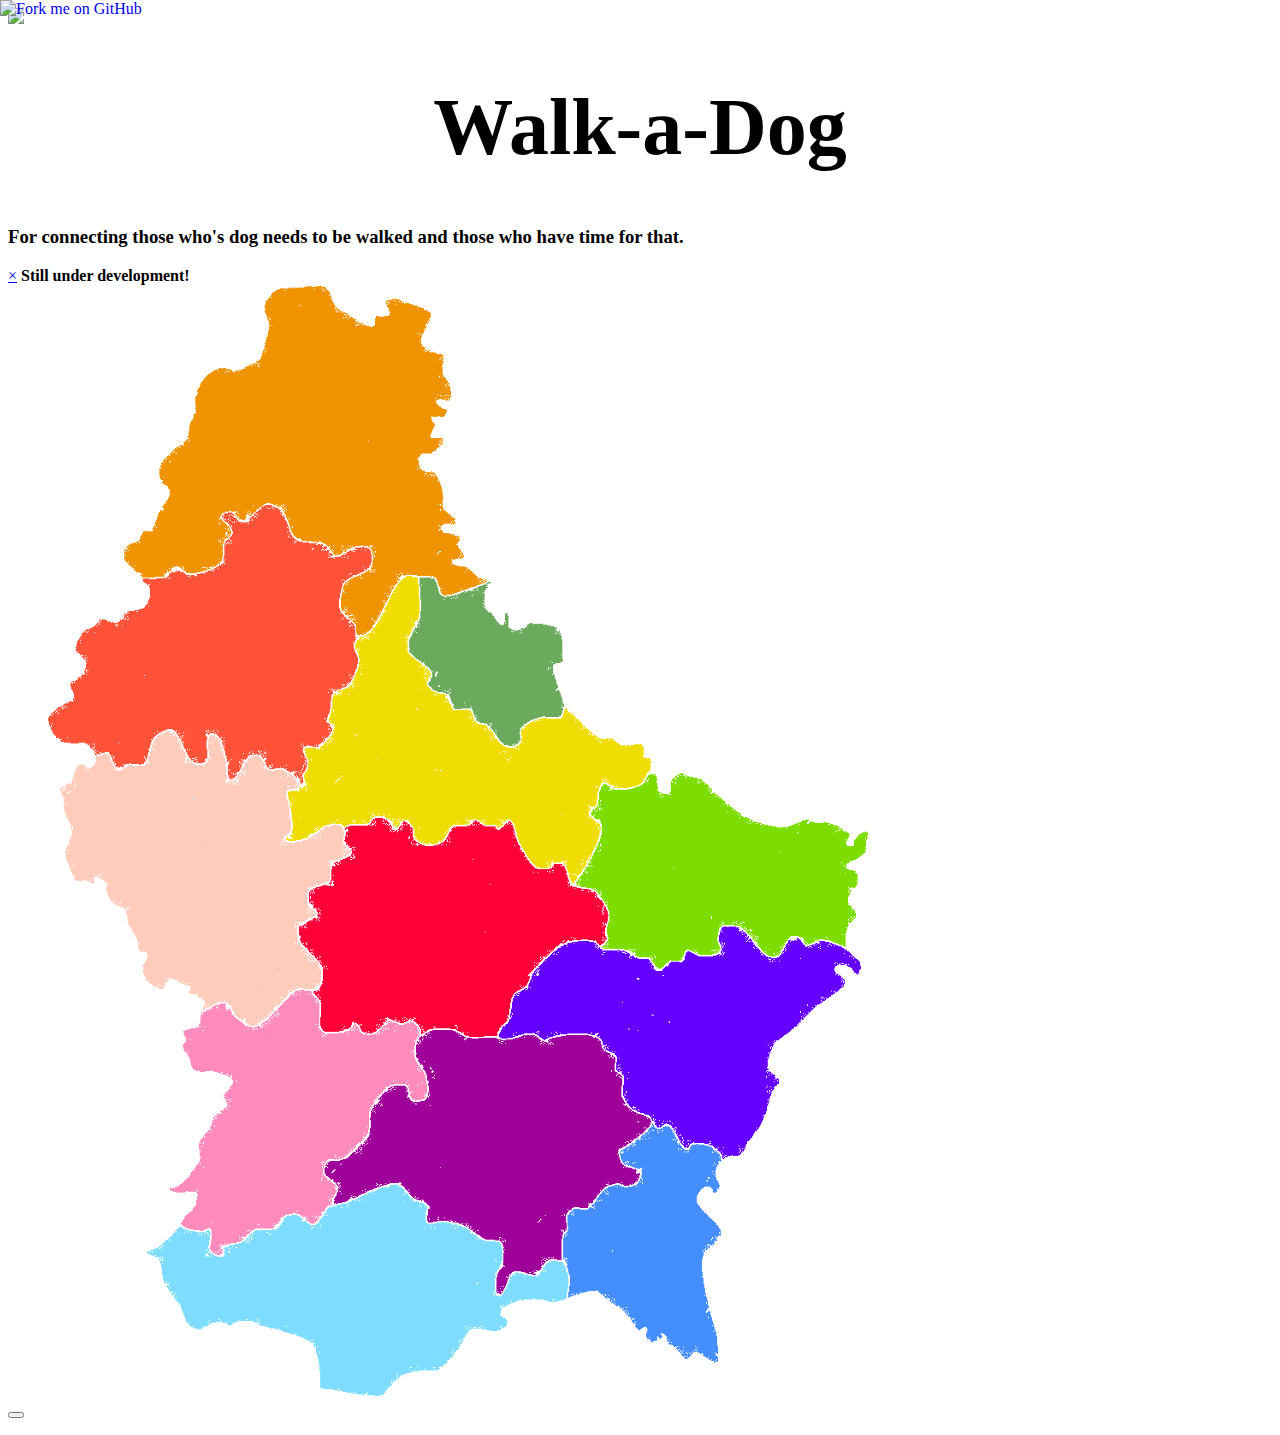
==== index.html @ 1018f3e9 "Minor changes" ====
<!DOCTYPE html>
<html>
<head>
  <title>Walk-a-Dog</title>
  <script type="text/javascript" src="jquery-2.2.4.js"></script>
  <script type="text/javascript" src="bootstrap-3.3.6-dist\js\bootstrap.min.js"></script>
  <script type="text/javascript" src="leaflet.js"></script>
  <link rel="stylesheet" href="leaflet.css">

  <link rel="stylesheet" href="bootstrap-3.3.6-dist\css\bootstrap.min.css">
  <link rel="stylesheet" href="Linnea.css">
    <title>Walk-a-Dog</title>
    <link rel="stylesheet" href="style.css">
<script src="https://ajax.googleapis.com/ajax/libs/jquery/2.2.4/jquery.min.js"></script>
  <meta charset="UTF-8">
    <meta name="viewport" content="width=device-width, initial-scale=1">

 
<link rel="stylesheet" href="https://maxcdn.bootstrapcdn.com/bootstrap/3.3.6/css/bootstrap-theme.min.css" integrity="sha384-fLW2N01lMqjakBkx3l/M9EahuwpSfeNvV63J5ezn3uZzapT0u7EYsXMjQV+0En5r" crossorigin="anonymous">

  <a href="https://github.com/CoderDojoLu/Walk-a-Dog"><img style="position: absolute; top: 0; left: 0; border: 0;" src="https://camo.githubusercontent.com/8b6b8ccc6da3aa5722903da7b58eb5ab1081adee/68747470733a2f2f73332e616d617a6f6e6177732e636f6d2f6769746875622f726962626f6e732f666f726b6d655f6c6566745f6f72616e67655f6666373630302e706e67" alt="Fork me on GitHub" data-canonical-src="https://s3.amazonaws.com/github/ribbons/forkme_left_orange_ff7600.png"></a>

</head>
<body>

          <a href="https://pick-a-poop.dog/"><img id="logo" src="dog_logo_computer_beta_360.png"></a>

          <h1 id= "tital">Walk-a-Dog</h1>

        </div>
      </div>

      <h3>For connecting those who's dog needs to be walked and those who have time for that.</h3>
    </div>

    <div class="alert alert-warning fade in">
      <a href="#" class="close" data-dismiss="alert" aria-label="close">&times;</a>
        <strong>Still under development!</strong>
    </div>
  </div>
  <div class="container">

    <!--Map parts-->
   <img src="Map images/map.png" alt="" usemap="#Map" />
    <map name="Map" id="Map">
      <area id="m1" alt="" title="clervaux" href="#" shape="poly" coords="271,11,322,6,332,24,344,34,356,42,373,53,385,58,389,51,391,45,401,41,408,34,403,22,421,26,434,33,440,43,437,61,438,73,450,88,460,93,460,110,464,124,451,133,452,142,441,150,439,162,440,178,450,186,435,191,426,203,435,221,450,226,454,246,460,266,449,279,456,291,470,299,476,312,466,324,483,343,493,344,475,355,444,333,427,335,409,338,397,350,376,382,368,400,351,377,358,348,373,339,385,329,392,308,376,299,360,298,344,305,336,307,317,296,301,289,289,284,279,263,264,253,244,253,234,259,226,267,212,259,198,267,203,274,206,285,202,293,203,301,201,311,201,320,196,325,183,332,169,336,164,333,147,326,136,335,132,339,119,340,115,337,112,334,100,328,98,319,97,311,105,303,115,299,124,294,130,283,135,270,140,261,146,245,145,234,140,225,142,210,170,163,179,145,178,135,183,115,201,101,211,104,229,108,250,97,258,86" />
      <area id="m2" alt="" title="wiltz" href="#" shape="poly" coords="370,318,361,331,344,344,332,372,333,379,344,392,353,404,351,423,354,446,344,460,335,466,321,486,316,510,318,519,308,533,290,538,291,552,294,566,281,565,266,561,255,552,242,544,229,550,222,557,219,567,218,550,213,534,203,521,187,514,178,526,182,536,179,547,169,544,160,531,155,518,143,511,129,512,119,521,114,531,111,545,100,551,92,553,85,554,77,543,60,539,48,529,34,526,24,523,13,503,39,479,38,471,51,458,53,442,48,427,56,410,70,402,98,391,121,379,127,368,128,359,127,349,154,340,187,345,211,332,215,315,217,306,226,296,217,279,243,277,260,269,279,288,287,301,319,305,327,318,343,323" />
      <area id="m3" alt="" title="vianden" href="#" shape="poly" coords="441,347,449,350,455,358,467,374,483,366,498,360,513,355,505,371,510,386,525,399,533,404,544,408,560,409,569,406,583,407,589,422,585,439,585,456,591,472,592,487,578,497,563,501,548,513,544,526,534,530,516,502,505,503,485,485,478,489,465,467,458,466,442,439,428,422,441,396" />
      <area id="m4" alt="" title="diekirch" href="#" shape="poly" coords="421,346,428,367,425,386,416,402,416,427,424,453,438,461,445,478,461,490,481,506,501,521,523,539,552,545,570,532,578,519,602,516,613,506,628,521,647,536,658,541,676,544,697,546,701,563,690,574,675,576,659,577,639,577,637,597,626,612,632,630,639,648,628,666,618,683,617,690,605,668,606,661,597,669,586,678,570,674,545,617,540,614,529,628,517,626,500,611,489,622,473,628,461,645,448,648,434,643,429,626,418,619,413,627,402,623,387,614,370,624,356,624,345,626,334,623,314,627,298,638,291,647,291,619,290,600,312,588,305,572,318,565,314,550,332,544,344,521,342,507,344,484,363,475,371,446,370,422,386,409" />
      <area id="m5" alt="" title="mersch" href="#" shape="poly" coords="540,637,529,646,518,642,502,636,489,645,477,641,467,652,443,663,423,657,420,638,409,645,393,634,385,629,376,640,361,639,352,649,364,656,358,683,345,687,338,706,319,711,326,730,305,755,322,787,328,819,319,828,330,850,350,862,381,861,420,851,442,855,463,860,494,862,516,868,532,848,549,804,580,771,618,759,646,763,648,742,632,717,601,686,584,689,551,673" />
      <area id="m6" alt="" title="redange" href="#" shape="poly" coords="138,530,154,555,174,567,194,565,196,536,205,571,222,591,243,566,261,576,279,580,270,589,275,613,272,629,268,647,289,660,341,641,345,660,316,679,300,693,301,734,276,756,311,805,293,812,242,859,220,836,188,840,183,826,173,826,178,808,158,809,142,804,133,816,121,802,116,771,107,753,100,741,87,716,79,707,61,684,50,688,36,686,30,669,36,631,31,618,24,596,38,571,67,555,76,568,99,574,126,563" />
      <area id="m7" alt="" title="echternach" href="#" shape="poly" coords="656,590,650,612,658,629,650,666,632,692,659,712,667,743,662,765,685,768,691,778,716,787,729,781,743,770,771,773,789,737,804,742,839,771,856,767,875,748,894,760,919,759,928,764,935,738,927,719,934,702,942,692,925,673,950,662,954,648,931,661,932,648,914,635,880,635,847,644,802,620,776,598,754,583,734,594,728,601,708,592,707,580,689,594" />
      <area id="m8" alt="" title="grevenmacher" href="#" shape="poly" coords="535,870,550,863,553,835,574,820,590,791,628,782,648,790,682,792,730,807,776,793,807,783,800,766,832,782,869,793,883,777,913,779,942,790,916,794,922,811,904,824,885,842,867,863,839,889,836,913,850,935,840,962,822,986,806,1015,777,999,752,1007,733,971,719,977,706,957,688,960,685,938,680,912,668,891,643,873" />
      <area id="m9" alt="" title="capellen" href="#" shape="poly" coords="201,846,206,848,188,855,182,873,165,878,168,891,176,908,206,916,224,928,225,945,215,964,196,997,174,1045,160,1056,183,1065,174,1092,193,1094,195,1127,208,1111,287,1075,308,1086,328,1056,314,1020,347,1012,366,991,366,959,413,923,432,945,425,909,426,876,406,867,385,887,361,874,353,881,323,881,313,841,299,831,276,851,244,878" />
      <area id="m10" alt="" title="luxembourg" href="#" shape="poly" coords="348,1061,347,1067,342,1047,331,1041,360,1029,387,997,407,950,453,961,448,897,462,878,492,889,628,885,648,901,667,938,697,984,662,1012,682,1045,651,1045,629,1072,603,1090,598,1127,567,1149,532,1170,540,1108,513,1101,454,1088,453,1071,412,1039" />
      <area id="m11" alt="" title="esch" href="#" shape="poly" coords="156,1103,131,1130,145,1155,177,1211,214,1206,328,1233,332,1274,380,1287,420,1258,461,1259,492,1205,526,1220,551,1186,601,1184,600,1151,575,1168,551,1163,542,1180,516,1171,531,1132,523,1127,497,1119,438,1105,440,1080,411,1063,337,1082,316,1114,286,1094,248,1111,212,1126,194,1140,187,1115" />
      <area id="m12" alt="" title="remich" href="#" shape="poly" coords="777,1249,780,1223,765,1197,758,1149,772,1116,779,1105,755,1082,757,1050,783,1052,778,1019,757,1015,730,1010,725,995,713,994,683,1021,708,1034,682,1064,663,1064,645,1084,619,1094,619,1116,620,1141,622,1170,653,1165,692,1207,715,1222" />

      <form id="mapForm">
        <input type='hidden' id="mapInput" value='0' name='area'>
      </form>

      <div id="outputP">

      </div>
    

    <button type="button" class="btn btn-default btn-lg" onclick="$('#AddJob').show()">
  <span class="glyphicon glyphicon-plus" aria-hidden="true" ></span>
</button>

  </div>


  <script>
  function readURL(input) {
        if (input.files && input.files[0]) {
            var reader = new FileReader();

            reader.onload = function (e) {
                $('#DogImg')
                    .attr('src', e.target.result)
                    .width(150)
                    .height(200);
            };

            reader.readAsDataURL(input.files[0]);
        }
    }

    $("#m1").click(function() {
      document.getElementById("mapForm").mapInput.value = '1';
      submitt();
    });

    $("#m2").click(function() {
      document.getElementById("mapForm").mapInput.value = '2';
      submitt();
    });

    $("#m3").click(function() {
      document.getElementById("mapForm").mapInput.value = '3';
      submitt();
    });

    $("#m4").click(function() {
      document.getElementById("mapForm").mapInput.value = '4';
      submitt();
    });

    $("#m5").click(function() {
      document.getElementById("mapForm").mapInput.value = '5';
      submitt();
    });

    $("#m6").click(function() {
      document.getElementById("mapForm").mapInput.value = '6';
      submitt();
    });

    $("#m7").click(function() {
      document.getElementById("mapForm").mapInput.value = '7';
      submitt();
    });

    $("#m8").click(function() {
      document.getElementById("mapForm").mapInput.value = '8';
      submitt();
    });

    $("#m9").click(function() {
      document.getElementById("mapForm").mapInput.value = '9';
      submitt();
    });

    $("#m10").click(function() {
      document.getElementById("mapForm").mapInput.value = '10';
      submitt();
    });

    $("#m11").click(function() {
      document.getElementById("mapForm").mapInput.value = '11';
      submitt();
    });

    $("#m12").click(function() {
      document.getElementById("mapForm").mapInput.value = '12';
      submitt();
    });

    function submitt() {
      var url = "listjobs.php"; // the script where you handle the form input.
      var form = document.getElementById( "mapForm" );
      
      $.ajax({
             type: "POST",
             url: url,
             data: new FormData( form ),
             processData: false,
             contentType: false,
             success: function(data1)
             {
                 //alert(data1); // show response from the php script.
                 var y = 0;
                 var output = JSON.parse(data1);
                 console.log(output);
                 //$("#outputP"). // "Clear"-function?
                 while(y < output.length)
                 {
                      if (output[y].image == "upload/") {
                        output[y].image = "uk_dog.png";
                      }

                      $("#outputP").append("<img style='height: 75px; width: 75px' src='http://towall.tk/" + output[y].image + "'> <br/> <p><strong>Basic Information: </strong>" + output[y].description + ",     " + output[y].email + "<strong>Payment: </strong>" + output[y].payment + "<br/></form>");

                      y++;

                 }
            }
      });
    };


    </script>

    <p>
    </p>

   <script>
      function SentInfo() {

        $("#AddJob").show();
      }
    

          $("#elementID").submit(function(foo) {
  
        var url = "PHP_FILENAME.php"; // the script where you handle the form input.

          $.ajax({
          url: url,
          type: "POST",
          processData: false,
          contentType: false,
          success: function(data)
        {
          alert(data); // show response from the php script.
      }
    });

    foo.preventDefault(); // avoid to execute the actual submit of the form.
});
      </script>

  <div id = "AddJob" style="display:none">
        <legend>Create a job</legend>

        <p>

        <form id="job">

        

        <input 
          name ="image" 
          type='file'
          onchange="readURL(this);"
          placeholder= "Add Image of dog Here!"
          size = "10 * 20"/>

        <img id="DogImg" src="#" alt="Add Image of dog Here!" />

        <p>
        </p>

         <textarea name = "description"
                   placeholder = "Description of your dog"></textarea>
         
        <p>
          <input type = "text"
                 name = "payment"
                 placeholder = "Payment (Optional)"
                 size = "17" />

        </p>
        <p></p>
        <input type = "text"
                 name = "location"
                 placeholder = "Location (1-12)"
                 size = "5" />
     <div>
        </div>
        <p>
          The personal details you will submit below will be kept private! 
        </p>
        <div>
        </div>
          <input type = "text"
                 name = "email"
                 placeholder = "Your e-mail" 
                 size = "40" />

          <input type = "submit"
                value = "Submit Job">

        </form>
   
        </p>

        <script type="text/javascript">
        function sentInfo(){
            var x = document.getElementById("create");

            var dogimg = document.getElementById("dogimg").value;
            var description = document.getElementById("description").value;
            var email = document.getElementById("e-mail").value;

            if(dogimg=="" || description=="" || email==""){
                alert("Please fill all requiered textboxes.");
            }else{
              alert("You succesfully created a job!");
              location.reload();
            }
        }
        </script>

    <script type="text/javascript">
    function takeFunction(){
      document.getElementById('Map').style.visibility = 'hidden';
    }
    
    $("#job").submit(function(e) {

    var url = "addjob.php"; // the script where you handle the form input.

    $.ajax({
           type: "POST",
           url: url,
           data: new FormData( this ),
           processData: false,
           contentType: false,
           success: function(data0)
           {
               alert(data0); // show response from the php script.
           }
         });

      e.preventDefault(); // avoid to execute the actual submit of the form.
    });

    </script>

</body>
</html>
---- Linnea.css ----
body {
	background-image: url("background.jpg");
	background-size: 100% 250%;
}

#tital {
	color: black;
	text-align: center;
	font-size: 80px;
	font-family: "AR Christy", Blogger Sans;
}

<<<<<<< HEAD
#map {
	height: 40%;
	width: 100%;
=======
#logo {
	vertical-align: left;
}

#DogImg{
	border: 5px solid black;
	height: 60px
	width: 120px;
>>>>>>> 787ae113cd5e131e2045ef1048e34cb64ff2fb0c
}

.jumbotron {
	background-color: transparent;
}
---- style.css ----
body {
	background-image: url("background.jpg");
	background-size: 100% 250%;
}

#topTitle {
	display: inline-block;
}

#map {
	height: 40%;
	width: 100%;
	border: 5px solid black;
}

.jumbotron {
	background-color: transparent;
}
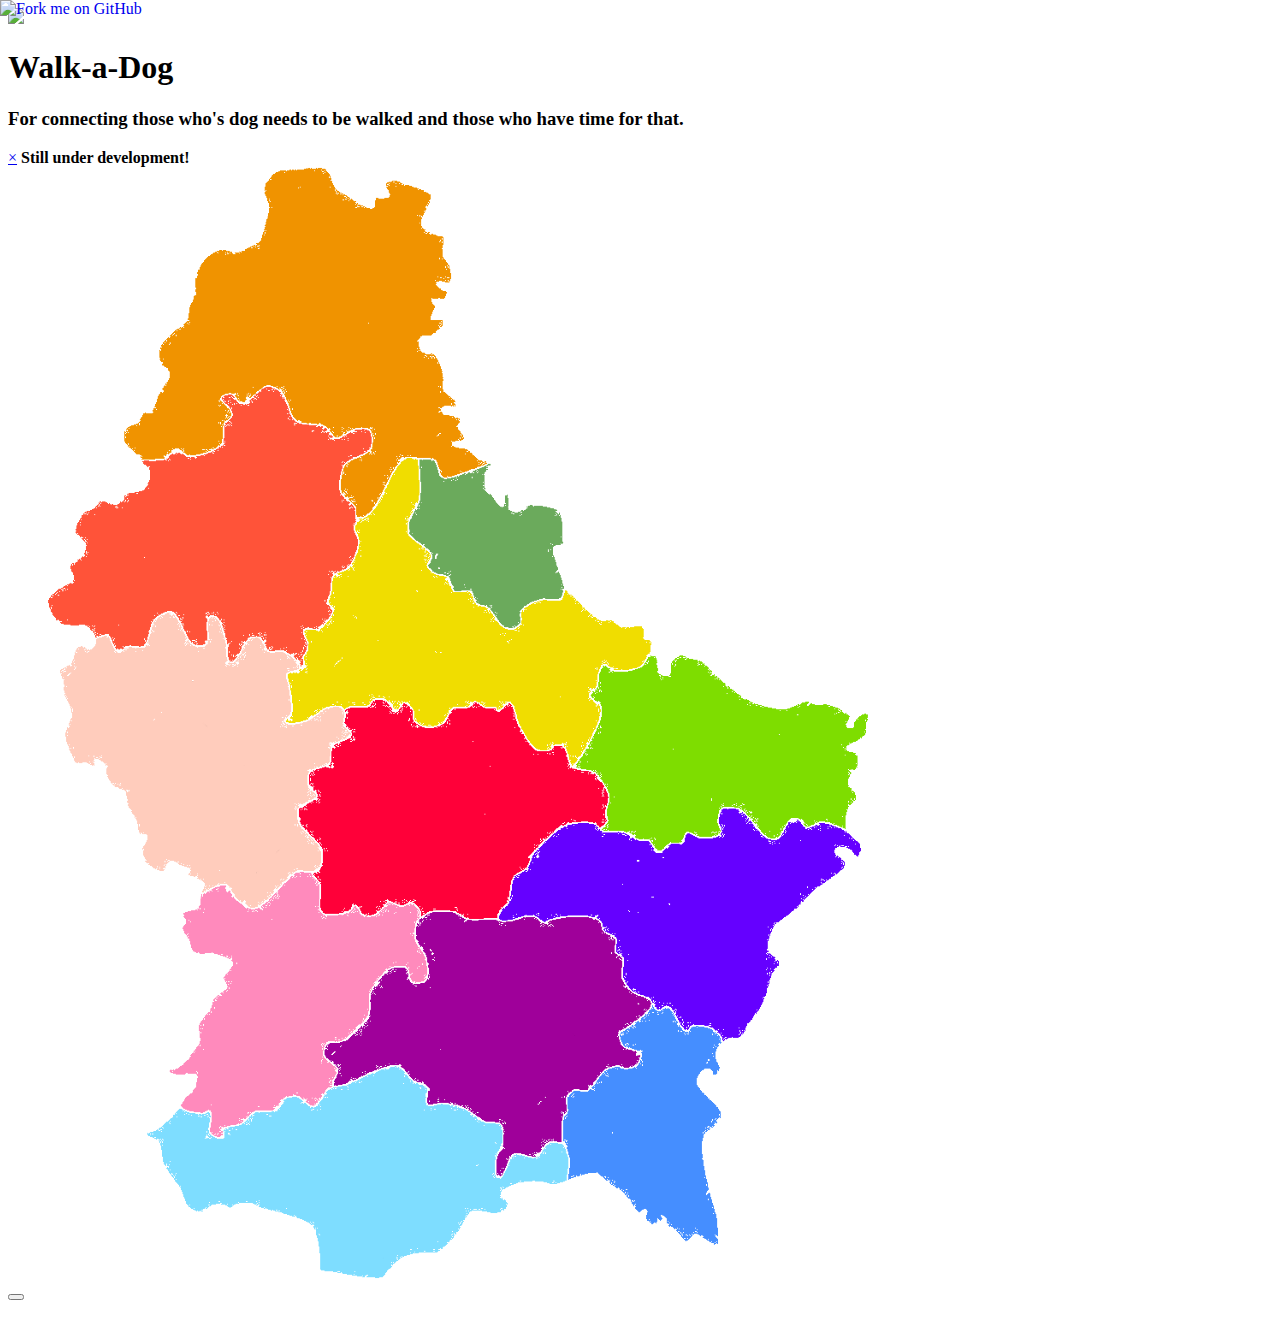
==== commit 4d738071: "Minor changes" ====
--- a/index.html
+++ b/index.html
@@ -8,7 +8,6 @@
   <link rel="stylesheet" href="leaflet.css">
 
   <link rel="stylesheet" href="bootstrap-3.3.6-dist\css\bootstrap.min.css">
-  <link rel="stylesheet" href="Linnea.css">
     <title>Walk-a-Dog</title>
     <link rel="stylesheet" href="style.css">
 <script src="https://ajax.googleapis.com/ajax/libs/jquery/2.2.4/jquery.min.js"></script>
@@ -171,7 +170,7 @@
                         output[y].image = "uk_dog.png";
                       }
 
-                      $("#outputP").append("<img style='height: 75px; width: 75px' src='http://towall.tk/" + output[y].image + "'> <br/> <p><strong>Basic Information: </strong>" + output[y].description + ",     " + output[y].email + "<strong>Payment: </strong>" + output[y].payment + "<br/></form>");
+                      $("#outputP").append("<img style='height: 75px; width: 75px' src='http://towall.tk/" + output[y].image + "'> <br/> <p><strong>Basic Information: </strong>" + output[y].description + ",     " + output[y].email + "<strong>Payment: </strong>" + output[y].payment + "<br/><button id='btn' type='button' onclick='deleteItem'>Take Job</button>");
 
                       y++;
 
@@ -187,29 +186,18 @@
     </p>
 
    <script>
-      function SentInfo() {
-
-        $("#AddJob").show();
-      }
-    
-
-          $("#elementID").submit(function(foo) {
-  
-        var url = "PHP_FILENAME.php"; // the script where you handle the form input.
-
-          $.ajax({
+
+      function deleteItem() {
+        $.ajax({
           url: url,
           type: "POST",
           processData: false,
           contentType: false,
-          success: function(data)
-        {
-          alert(data); // show response from the php script.
+          success: function(data) {
+            alert(data); // show response from the php script.
+          }
+        });
       }
-    });
-
-    foo.preventDefault(); // avoid to execute the actual submit of the form.
-});
       </script>
 
   <div id = "AddJob" style="display:none">
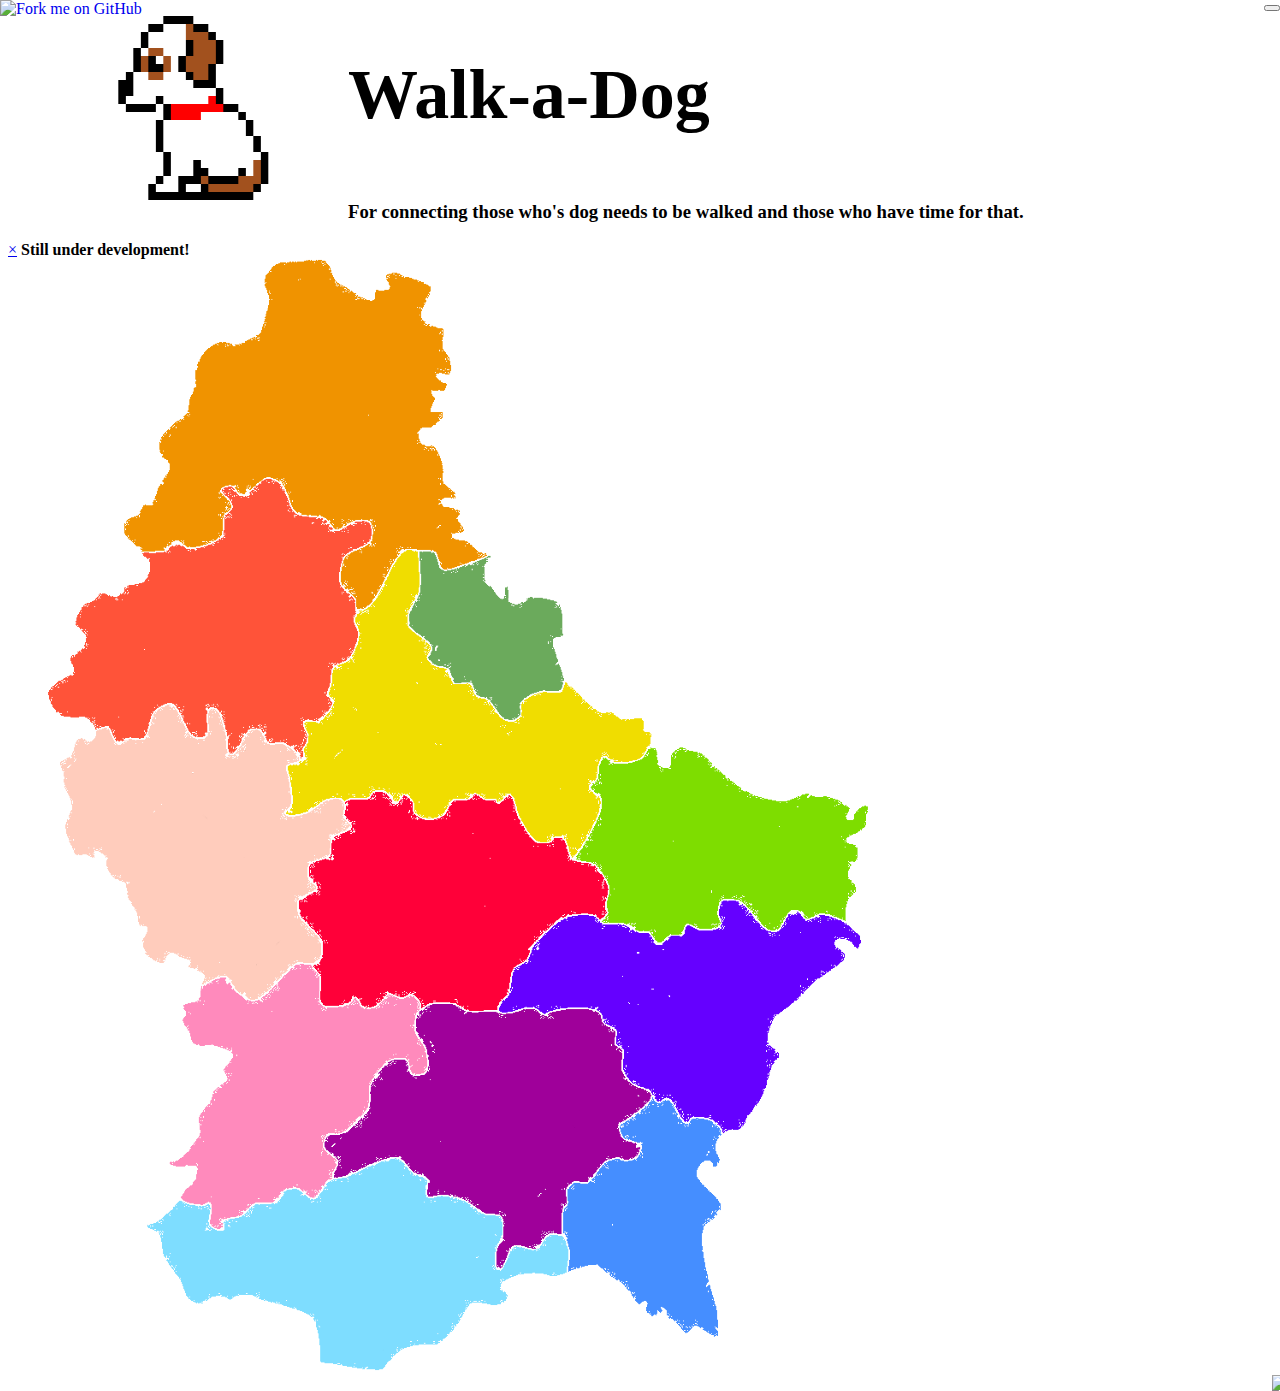
==== commit 1289a274: "Improved desing" ====
--- a/index.html
+++ b/index.html
@@ -8,36 +8,24 @@
   <link rel="stylesheet" href="leaflet.css">
 
   <link rel="stylesheet" href="bootstrap-3.3.6-dist\css\bootstrap.min.css">
-    <title>Walk-a-Dog</title>
-    <link rel="stylesheet" href="style.css">
-<script src="https://ajax.googleapis.com/ajax/libs/jquery/2.2.4/jquery.min.js"></script>
+  <link rel="stylesheet" href="style.css">
   <meta charset="UTF-8">
-    <meta name="viewport" content="width=device-width, initial-scale=1">
-
- 
-<link rel="stylesheet" href="https://maxcdn.bootstrapcdn.com/bootstrap/3.3.6/css/bootstrap-theme.min.css" integrity="sha384-fLW2N01lMqjakBkx3l/M9EahuwpSfeNvV63J5ezn3uZzapT0u7EYsXMjQV+0En5r" crossorigin="anonymous">
+  <meta name="viewport" content="width=device-width, initial-scale=1">
 
   <a href="https://github.com/CoderDojoLu/Walk-a-Dog"><img style="position: absolute; top: 0; left: 0; border: 0;" src="https://camo.githubusercontent.com/8b6b8ccc6da3aa5722903da7b58eb5ab1081adee/68747470733a2f2f73332e616d617a6f6e6177732e636f6d2f6769746875622f726962626f6e732f666f726b6d655f6c6566745f6f72616e67655f6666373630302e706e67" alt="Fork me on GitHub" data-canonical-src="https://s3.amazonaws.com/github/ribbons/forkme_left_orange_ff7600.png"></a>
 
 </head>
 <body>
 
-          <a href="https://pick-a-poop.dog/"><img id="logo" src="dog_logo_computer_beta_360.png"></a>
-
-          <h1 id= "tital">Walk-a-Dog</h1>
-
-        </div>
-      </div>
+          <img id="WaDlogo" src="logo.png">
+
+          <h1 id="topTitle">Walk-a-Dog</h1>
 
       <h3>For connecting those who's dog needs to be walked and those who have time for that.</h3>
-    </div>
-
     <div class="alert alert-warning fade in">
       <a href="#" class="close" data-dismiss="alert" aria-label="close">&times;</a>
         <strong>Still under development!</strong>
     </div>
-  </div>
-  <div class="container">
 
     <!--Map parts-->
    <img src="Map images/map.png" alt="" usemap="#Map" />
@@ -54,6 +42,7 @@
       <area id="m10" alt="" title="luxembourg" href="#" shape="poly" coords="348,1061,347,1067,342,1047,331,1041,360,1029,387,997,407,950,453,961,448,897,462,878,492,889,628,885,648,901,667,938,697,984,662,1012,682,1045,651,1045,629,1072,603,1090,598,1127,567,1149,532,1170,540,1108,513,1101,454,1088,453,1071,412,1039" />
       <area id="m11" alt="" title="esch" href="#" shape="poly" coords="156,1103,131,1130,145,1155,177,1211,214,1206,328,1233,332,1274,380,1287,420,1258,461,1259,492,1205,526,1220,551,1186,601,1184,600,1151,575,1168,551,1163,542,1180,516,1171,531,1132,523,1127,497,1119,438,1105,440,1080,411,1063,337,1082,316,1114,286,1094,248,1111,212,1126,194,1140,187,1115" />
       <area id="m12" alt="" title="remich" href="#" shape="poly" coords="777,1249,780,1223,765,1197,758,1149,772,1116,779,1105,755,1082,757,1050,783,1052,778,1019,757,1015,730,1010,725,995,713,994,683,1021,708,1034,682,1064,663,1064,645,1084,619,1094,619,1116,620,1141,622,1170,653,1165,692,1207,715,1222" />
+      </map>
 
       <form id="mapForm">
         <input type='hidden' id="mapInput" value='0' name='area'>
@@ -64,12 +53,9 @@
       </div>
     
 
-    <button type="button" class="btn btn-default btn-lg" onclick="$('#AddJob').show()">
-  <span class="glyphicon glyphicon-plus" aria-hidden="true" ></span>
-</button>
-
-  </div>
-
+    <button id="addJobBtn" type="button" class="btn btn-default btn-lg" onclick="$('#AddJob').show()">
+  <span class="glyphicon glyphicon-plus" aria-hidden="true"></span>
+  </button>
 
   <script>
   function readURL(input) {
@@ -169,10 +155,9 @@
                       if (output[y].image == "upload/") {
                         output[y].image = "uk_dog.png";
                       }
-
-                      $("#outputP").append("<img style='height: 75px; width: 75px' src='http://towall.tk/" + output[y].image + "'> <br/> <p><strong>Basic Information: </strong>" + output[y].description + ",     " + output[y].email + "<strong>Payment: </strong>" + output[y].payment + "<br/><button id='btn' type='button' onclick='deleteItem'>Take Job</button>");
-
-                      y++;
+                      $("#outputP").append("<img style='height: 75px; width: 75px' src='http://towall.tk/" + output[y].image + "'> <br/> <p><strong>Basic Information: </strong>" + output[y].description + ",     " + output[y].email + "<strong> Payment: </strong>" + output[y].payment + "<br/><button id='btn' type='button' onclick='deleteItem'>Take Job</button>");
+
+                 y++;
 
                  }
             }
@@ -180,83 +165,23 @@
     };
 
 
-    </script>
-
-    <p>
-    </p>
-
-   <script>
-
-      function deleteItem() {
+    $("#deleteForm").submit(function(g) {
+        alert("U sure?");
+        var url = "delete.php";
         $.ajax({
           url: url,
           type: "POST",
+          data: new FormData( this ),
           processData: false,
           contentType: false,
-          success: function(data) {
-            alert(data); // show response from the php script.
+          success: function(q) {
+            alert("Data removed hopefully, " + q + ""); // show response from the php script.
           }
         });
-      }
-      </script>
-
-  <div id = "AddJob" style="display:none">
-        <legend>Create a job</legend>
-
-        <p>
-
-        <form id="job">
-
-        
-
-        <input 
-          name ="image" 
-          type='file'
-          onchange="readURL(this);"
-          placeholder= "Add Image of dog Here!"
-          size = "10 * 20"/>
-
-        <img id="DogImg" src="#" alt="Add Image of dog Here!" />
-
-        <p>
-        </p>
-
-         <textarea name = "description"
-                   placeholder = "Description of your dog"></textarea>
-         
-        <p>
-          <input type = "text"
-                 name = "payment"
-                 placeholder = "Payment (Optional)"
-                 size = "17" />
-
-        </p>
-        <p></p>
-        <input type = "text"
-                 name = "location"
-                 placeholder = "Location (1-12)"
-                 size = "5" />
-     <div>
-        </div>
-        <p>
-          The personal details you will submit below will be kept private! 
-        </p>
-        <div>
-        </div>
-          <input type = "text"
-                 name = "email"
-                 placeholder = "Your e-mail" 
-                 size = "40" />
-
-          <input type = "submit"
-                value = "Submit Job">
-
-        </form>
-   
-        </p>
-
-        <script type="text/javascript">
-        function sentInfo(){
+        g.preventDefault();
+      });
+
+    function sentInfo(){
             var x = document.getElementById("create");
 
             var dogimg = document.getElementById("dogimg").value;
@@ -270,10 +195,8 @@
               location.reload();
             }
         }
-        </script>
-
-    <script type="text/javascript">
-    function takeFunction(){
+
+        function takeFunction(){
       document.getElementById('Map').style.visibility = 'hidden';
     }
     
@@ -296,7 +219,39 @@
       e.preventDefault(); // avoid to execute the actual submit of the form.
     });
 
-    </script>
-
+      </script>
+
+      <a style="float: right;" href="https://pick-a-poop.dog/"><img id="PaPlogo" src="dog_logo_computer_beta_360.png"></a>
+
+  <div id = "AddJob" style="display:none">
+        <legend>Create a job</legend>
+
+        <form id="job">
+
+          <input name="image" type='file' onchange='readURL(this);'/>
+
+          <br>
+
+          <textarea name="description" placeholder="Description of your dog"></textarea>
+
+          <br>
+           
+          <input type="text" name="payment" placeholder="Payment (Optional)" size="17" />
+
+          <br>
+          
+          <input type="text" name="location" placeholder="Location (1-12)" size="10" />
+
+          <br>
+
+          <input type="text" name="email" placeholder="Your e-mail" size="20" />
+
+          <br>
+
+          <input type="submit" value="Submit Job">
+
+        </form>
+    </div>
+   
 </body>
 </html>
--- a/style.css
+++ b/style.css
@@ -1,18 +1,48 @@
 body {
 	background-image: url("background.jpg");
-	background-size: 100% 250%;
+	background-size: 100% 100%;
+	height: 100%;
+	width: 100%;
 }
 
 #topTitle {
 	display: inline-block;
+	font-size: 70px;
 }
 
-#map {
-	height: 40%;
-	width: 100%;
-	border: 5px solid black;
+h3 {
+	margin-left: 20%;
+	margin-right: 20%;
 }
 
-.jumbotron {
-	background-color: transparent;
+#Map {
+	float: right;
+}
+
+#WaDlogo {
+	height: 200px;
+	width: 300px;
+	float: left;
+	margin-left: 40px;
+}
+
+#PaPlogo {
+	float: right;
+	vertical-align: bottom;
+}
+
+#addJobBtn, #AddJob {
+	float: right;
+	vertical-align: top;
+	position: absolute;
+	margin: 0;
+	right: 0;
+}
+
+#addJobBtn {
+	top: 5px;
+}
+
+#AddJob {
+	top: 0;
 }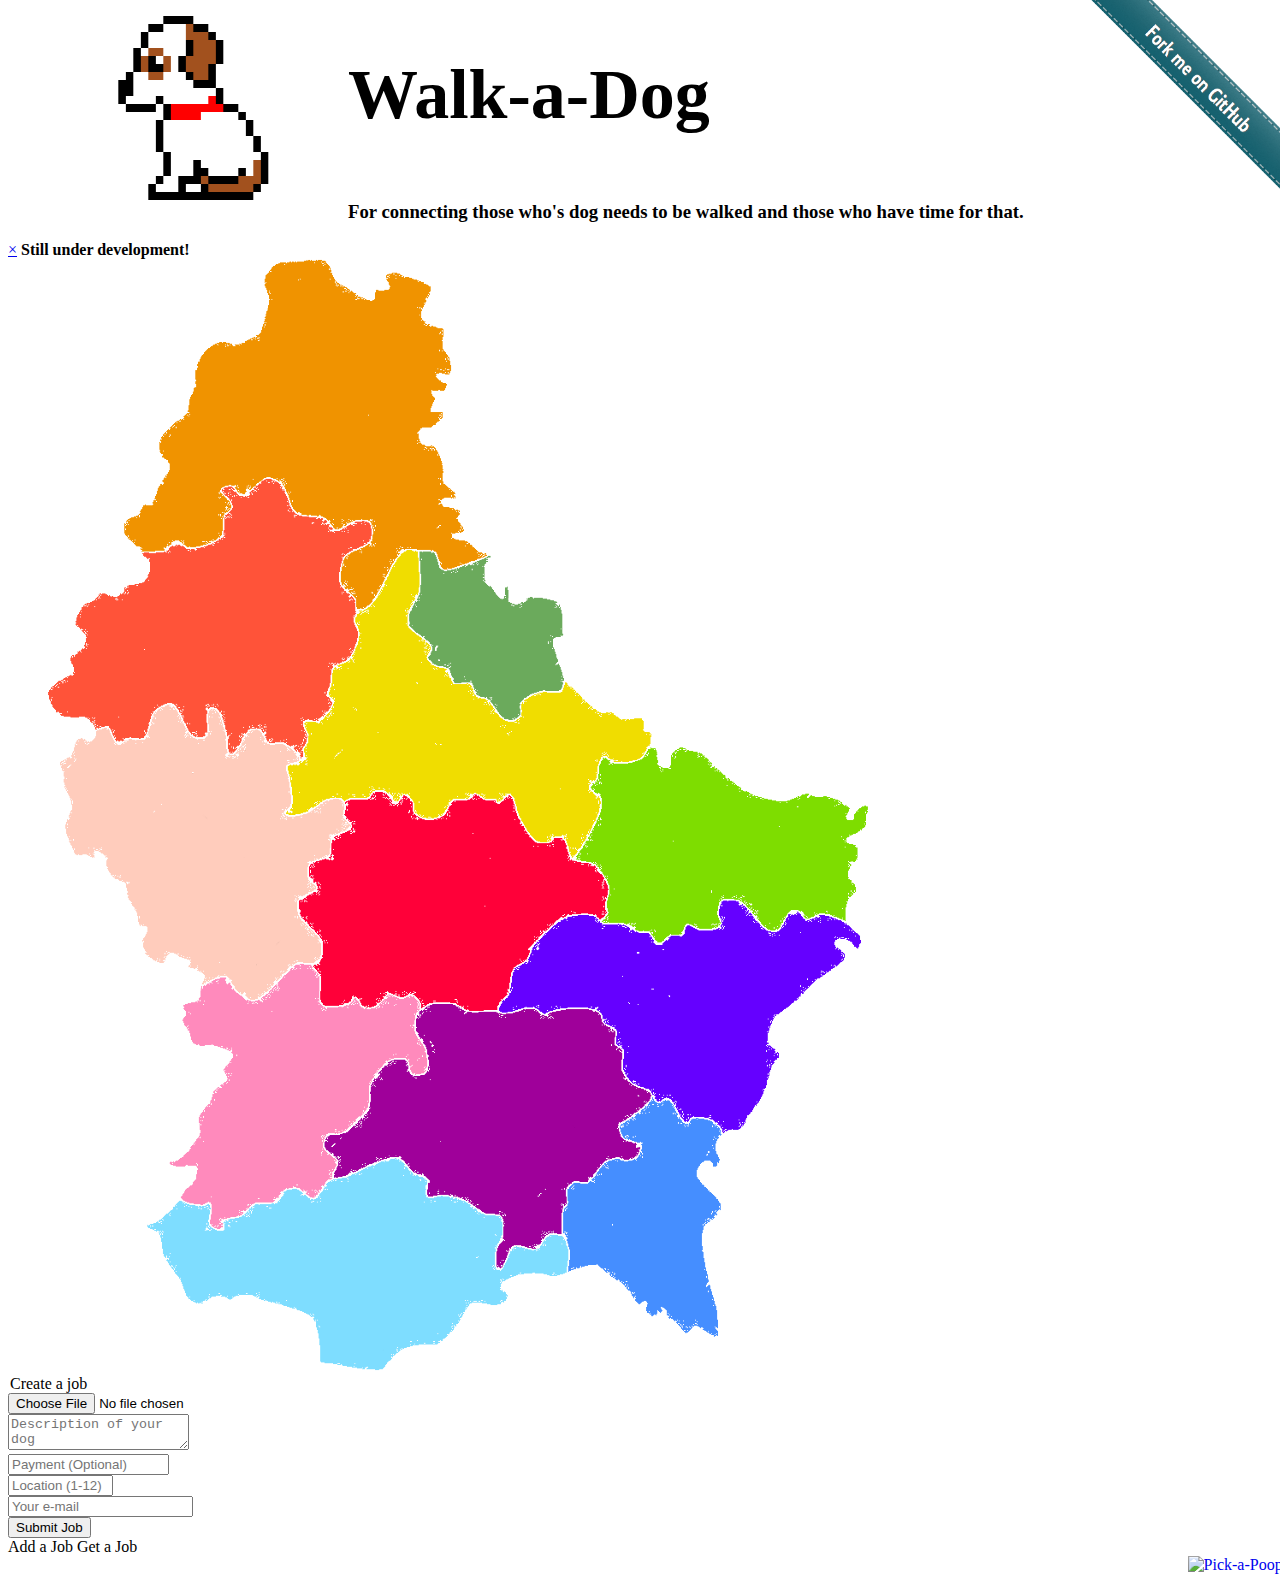
==== commit f3faa275: "Desing improvements" ====
--- a/index.html
+++ b/index.html
@@ -5,14 +5,17 @@
   <script type="text/javascript" src="jquery-2.2.4.js"></script>
   <script type="text/javascript" src="bootstrap-3.3.6-dist\js\bootstrap.min.js"></script>
   <script type="text/javascript" src="leaflet.js"></script>
-  <link rel="stylesheet" href="leaflet.css">
-
-  <link rel="stylesheet" href="bootstrap-3.3.6-dist\css\bootstrap.min.css">
-  <link rel="stylesheet" href="style.css">
+  <link rel="stylesheet" href="leaflet.css" />
+
+  <link rel="stylesheet" href="bootstrap-3.3.6-dist\css\bootstrap.min.css" />
+
+  <link rel="stylesheet" media="(min-width: 500px)" href="style.css" />
+  <link rel="stylesheet" media="(max-width: 500px)" href="style-mobile.css" />
+  
   <meta charset="UTF-8">
   <meta name="viewport" content="width=device-width, initial-scale=1">
 
-  <a href="https://github.com/CoderDojoLu/Walk-a-Dog"><img style="position: absolute; top: 0; left: 0; border: 0;" src="https://camo.githubusercontent.com/8b6b8ccc6da3aa5722903da7b58eb5ab1081adee/68747470733a2f2f73332e616d617a6f6e6177732e636f6d2f6769746875622f726962626f6e732f666f726b6d655f6c6566745f6f72616e67655f6666373630302e706e67" alt="Fork me on GitHub" data-canonical-src="https://s3.amazonaws.com/github/ribbons/forkme_left_orange_ff7600.png"></a>
+  <a href="https://github.com/CoderDojoLu/Walk-a-Dog"><img style="position: absolute; top: 0; right: 0; border: 0; height: 190px;" src="fmog.png"></a>
 
 </head>
 <body>
@@ -28,7 +31,7 @@
     </div>
 
     <!--Map parts-->
-   <img src="Map images/map.png" alt="" usemap="#Map" />
+   <img src="Map images/map.png" id="getJobMap" alt="" usemap="#Map" />
     <map name="Map" id="Map">
       <area id="m1" alt="" title="clervaux" href="#" shape="poly" coords="271,11,322,6,332,24,344,34,356,42,373,53,385,58,389,51,391,45,401,41,408,34,403,22,421,26,434,33,440,43,437,61,438,73,450,88,460,93,460,110,464,124,451,133,452,142,441,150,439,162,440,178,450,186,435,191,426,203,435,221,450,226,454,246,460,266,449,279,456,291,470,299,476,312,466,324,483,343,493,344,475,355,444,333,427,335,409,338,397,350,376,382,368,400,351,377,358,348,373,339,385,329,392,308,376,299,360,298,344,305,336,307,317,296,301,289,289,284,279,263,264,253,244,253,234,259,226,267,212,259,198,267,203,274,206,285,202,293,203,301,201,311,201,320,196,325,183,332,169,336,164,333,147,326,136,335,132,339,119,340,115,337,112,334,100,328,98,319,97,311,105,303,115,299,124,294,130,283,135,270,140,261,146,245,145,234,140,225,142,210,170,163,179,145,178,135,183,115,201,101,211,104,229,108,250,97,258,86" />
       <area id="m2" alt="" title="wiltz" href="#" shape="poly" coords="370,318,361,331,344,344,332,372,333,379,344,392,353,404,351,423,354,446,344,460,335,466,321,486,316,510,318,519,308,533,290,538,291,552,294,566,281,565,266,561,255,552,242,544,229,550,222,557,219,567,218,550,213,534,203,521,187,514,178,526,182,536,179,547,169,544,160,531,155,518,143,511,129,512,119,521,114,531,111,545,100,551,92,553,85,554,77,543,60,539,48,529,34,526,24,523,13,503,39,479,38,471,51,458,53,442,48,427,56,410,70,402,98,391,121,379,127,368,128,359,127,349,154,340,187,345,211,332,215,315,217,306,226,296,217,279,243,277,260,269,279,288,287,301,319,305,327,318,343,323" />
@@ -44,6 +47,36 @@
       <area id="m12" alt="" title="remich" href="#" shape="poly" coords="777,1249,780,1223,765,1197,758,1149,772,1116,779,1105,755,1082,757,1050,783,1052,778,1019,757,1015,730,1010,725,995,713,994,683,1021,708,1034,682,1064,663,1064,645,1084,619,1094,619,1116,620,1141,622,1170,653,1165,692,1207,715,1222" />
       </map>
 
+      <div id="addJob">
+        <legend>Create a job</legend>
+
+        <form id="job">
+
+          <input name="image" type='file' onchange='readURL(this);'/>
+
+          <br>
+
+          <textarea name="description" placeholder="Description of your dog"></textarea>
+
+          <br>
+           
+          <input type="text" name="payment" placeholder="Payment (Optional)" size="17" />
+
+          <br>
+          
+          <input type="text" name="location" placeholder="Location (1-12)" size="10" />
+
+          <br>
+
+          <input type="text" name="email" placeholder="Your e-mail" size="20" />
+
+          <br>
+
+          <input type="submit" value="Submit Job">
+
+        </form>
+      </div>
+
       <form id="mapForm">
         <input type='hidden' id="mapInput" value='0' name='area'>
       </form>
@@ -51,13 +84,55 @@
       <div id="outputP">
 
       </div>
-    
-
-    <button id="addJobBtn" type="button" class="btn btn-default btn-lg" onclick="$('#AddJob').show()">
-  <span class="glyphicon glyphicon-plus" aria-hidden="true"></span>
-  </button>
+
+      <div class="btn-group btn-group-justified">
+        <a class="btn btn-success" onclick="addJobBtnPrsd()">Add a Job</a>
+        <a class="btn btn-success" onclick="getJobBtnPrsd()">Get a Job</a>
+      </div>
+
+      <a style="float: right;" href="https://pick-a-poop.dog/"><img id="PaPlogo" src="dog_logo_computer_beta_360.png" data-toggle="tooltip" title="Pick-a-Poop!"></a>
+
+
+
+
+
+
 
   <script>
+
+  var getJobVis = 1;
+  var addJobVis = 1;
+
+  function addJobBtnPrsd() {
+    console.log("Add a Job button pressed!");
+    $('#getJobMap').hide();
+    console.log("Map hidden!");
+    if (addJobVis == 0) {
+      addJobVis = 1;
+      $('#addJob').show();
+      console.log("Add job form shown!");
+    } else if (addJobVis = 1) {
+      addJobVis = 0;
+      $('#addJob').hide();
+      console.log("Add job form hidden!");
+    }
+  }
+
+  function getJobBtnPrsd() {
+    console.log("Get a Job button pressed!");
+    $('#addJob').hide();
+    console.log("Add job form hidden!");
+    if (getJobVis == 0) {
+      getJobVis = 1;
+      $('#getJobMap').show();
+      console.log("Map shown!");
+    } else if (getJobVis = 1) {
+      getJobVis = 0;
+      $('#getJobMap').hide();
+      console.log("Map hidden!");
+    }
+  }
+
   function readURL(input) {
         if (input.files && input.files[0]) {
             var reader = new FileReader();
@@ -155,11 +230,12 @@
                       if (output[y].image == "upload/") {
                         output[y].image = "uk_dog.png";
                       }
-                      $("#outputP").append("<img style='height: 75px; width: 75px' src='http://towall.tk/" + output[y].image + "'> <br/> <p><strong>Basic Information: </strong>" + output[y].description + ",     " + output[y].email + "<strong> Payment: </strong>" + output[y].payment + "<br/><button id='btn' type='button' onclick='deleteItem'>Take Job</button>");
+                      $("#outputP").append("<img style='height: 75px; width: 75px' src='http://towall.tk/" + output[y].image + "'> <br/> <p><strong>Basic Information: </strong>" + output[y].description + ",     " + output[y].email + " <strong> Payment: </strong>" + output[y].payment + "<br/><form id='deleteForm'><input name='description' type='hidden' value='" + output[y].description + "' /><input value='Take Job' type='submit' /></form>");
 
                  y++;
 
                  }
+                 console.log("All dogs at location displayed.");
             }
       });
     };
@@ -175,30 +251,11 @@
           processData: false,
           contentType: false,
           success: function(q) {
-            alert("Data removed hopefully, " + q + ""); // show response from the php script.
+            alert("Data \"" + q + "\" removed hopefully");
           }
         });
         g.preventDefault();
       });
-
-    function sentInfo(){
-            var x = document.getElementById("create");
-
-            var dogimg = document.getElementById("dogimg").value;
-            var description = document.getElementById("description").value;
-            var email = document.getElementById("e-mail").value;
-
-            if(dogimg=="" || description=="" || email==""){
-                alert("Please fill all requiered textboxes.");
-            }else{
-              alert("You succesfully created a job!");
-              location.reload();
-            }
-        }
-
-        function takeFunction(){
-      document.getElementById('Map').style.visibility = 'hidden';
-    }
     
     $("#job").submit(function(e) {
 
@@ -220,38 +277,6 @@
     });
 
       </script>
-
-      <a style="float: right;" href="https://pick-a-poop.dog/"><img id="PaPlogo" src="dog_logo_computer_beta_360.png"></a>
-
-  <div id = "AddJob" style="display:none">
-        <legend>Create a job</legend>
-
-        <form id="job">
-
-          <input name="image" type='file' onchange='readURL(this);'/>
-
-          <br>
-
-          <textarea name="description" placeholder="Description of your dog"></textarea>
-
-          <br>
-           
-          <input type="text" name="payment" placeholder="Payment (Optional)" size="17" />
-
-          <br>
-          
-          <input type="text" name="location" placeholder="Location (1-12)" size="10" />
-
-          <br>
-
-          <input type="text" name="email" placeholder="Your e-mail" size="20" />
-
-          <br>
-
-          <input type="submit" value="Submit Job">
-
-        </form>
-    </div>
    
 </body>
 </html>
--- a/style-mobile.css
+++ b/style-mobile.css
@@ -0,0 +1,56 @@
+body {
+	background-image: url("background.jpg");
+	background-size: 500% 500%;
+	height: 100%;
+	width: 100%;
+}
+
+#topTitle {
+	display: inline-block;
+	font-size: 70px;
+}
+
+h3 {
+	margin-left: 20%;
+	margin-right: 20%;
+}
+
+#Map {
+	float: right;
+}
+
+#WaDlogo {
+	height: 200px;
+	width: 300px;
+	float: left;
+	margin-left: 40px;
+}
+
+#PaPlogo {
+	float: right;
+	vertical-align: bottom;
+	height: 40px;
+	width: 50px;
+}
+
+#addJobBtn, #AddJob {
+	float: right;
+	vertical-align: top;
+	position: absolute;
+	margin: 0;
+	right: 0;
+}
+
+#addJob {
+	display: none;
+	border: 2px dashed black;
+	float: right;
+}
+
+#getJobMap {
+	display: none;
+}
+
+.btn.btn-success {
+	background-color: #008080;
+}